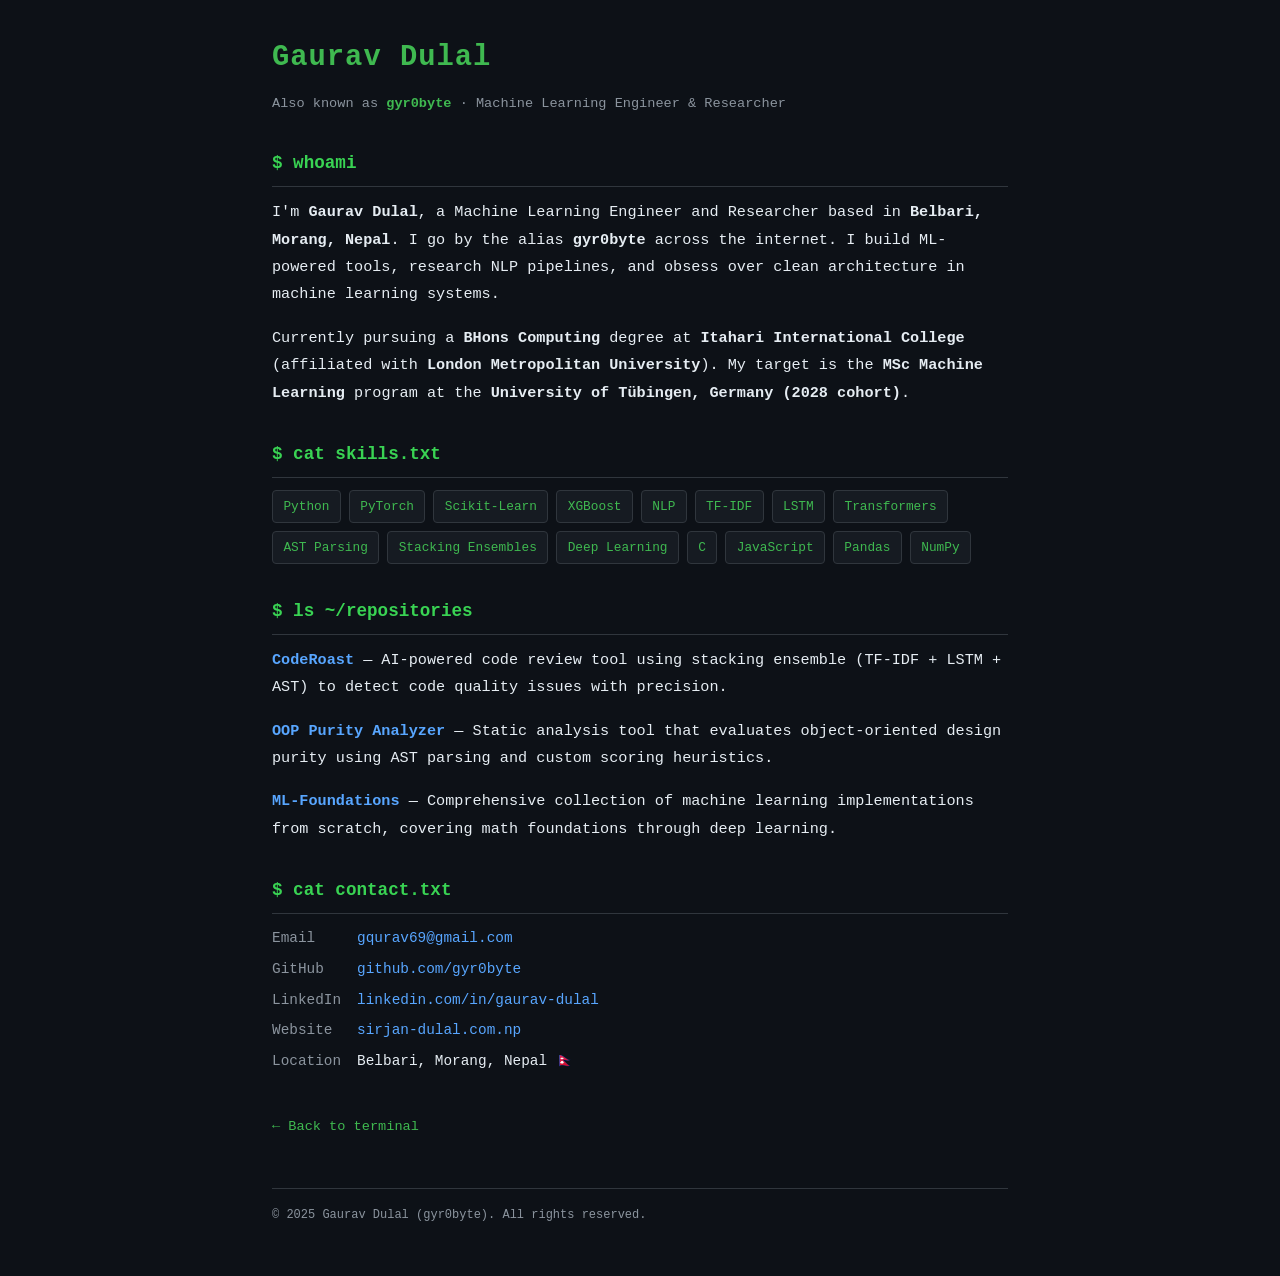
==== about.html @ c300c095 "feat: add about page, CSS reset, and SEO configuration files" ====
<!DOCTYPE html>
<html lang="en">
<head>
    <meta charset="UTF-8">
    <meta name="viewport" content="width=device-width, initial-scale=1.0">
    <title>About Gaurav Dulal (gyr0byte) — Machine Learning Engineer & Researcher</title>
    <meta name="description" content="Gaurav Dulal, known online as gyr0byte, is a Machine Learning Engineer and Researcher from Belbari, Morang, Nepal. Pursuing BHons Computing at Itahari International College (London Metropolitan University), targeting the MSc Machine Learning program at the University of Tübingen (2028).">
    <meta name="author" content="Gaurav Dulal">
    <meta name="keywords" content="Gaurav Dulal, gyr0byte, Machine Learning, Deep Learning, NLP, PyTorch, Python, Nepal, Tübingen, Researcher">
    <link rel="canonical" href="https://www.sirjan-dulal.com.np/about.html">

    <!-- Open Graph -->
    <meta property="og:type" content="profile">
    <meta property="og:title" content="About Gaurav Dulal (gyr0byte) — Machine Learning Engineer & Researcher">
    <meta property="og:description" content="Gaurav Dulal (gyr0byte) is a Machine Learning Engineer from Belbari, Nepal, targeting the MSc Machine Learning program at the University of Tübingen (2028).">
    <meta property="og:url" content="https://www.sirjan-dulal.com.np/about.html">
    <meta property="og:image" content="https://www.sirjan-dulal.com.np/assets/og-preview.png">
    <meta property="og:site_name" content="Gaurav Dulal — gyr0byte">
    <meta property="profile:first_name" content="Gaurav">
    <meta property="profile:last_name" content="Dulal">
    <meta property="profile:username" content="gyr0byte">

    <!-- Twitter Card -->
    <meta name="twitter:card" content="summary_large_image">
    <meta name="twitter:title" content="About Gaurav Dulal (gyr0byte)">
    <meta name="twitter:description" content="Machine Learning Engineer & Researcher from Belbari, Nepal. Builder of CodeRoast, OOP Purity Analyzer, and ML-Foundations.">
    <meta name="twitter:image" content="https://www.sirjan-dulal.com.np/assets/og-preview.png">

    <!-- JSON-LD Person Schema -->
    <script type="application/ld+json">
    {
      "@context": "https://schema.org",
      "@type": "Person",
      "name": "Gaurav Dulal",
      "alternateName": "gyr0byte",
      "url": "https://www.sirjan-dulal.com.np/",
      "image": "https://www.sirjan-dulal.com.np/assets/og-preview.png",
      "jobTitle": "Machine Learning Engineer & Researcher",
      "worksFor": {
        "@type": "EducationalOrganization",
        "name": "Itahari International College / London Metropolitan University"
      },
      "almaMater": {
        "@type": "EducationalOrganization",
        "name": "London Metropolitan University"
      },
      "address": {
        "@type": "PostalAddress",
        "addressLocality": "Belbari",
        "addressRegion": "Morang",
        "addressCountry": "NP"
      },
      "sameAs": [
        "https://www.sirjan-dulal.com.np/",
        "https://github.com/gyr0byte",
        "https://linkedin.com/in/gaurav-dulal-66b7b4370/"
      ],
      "knowsAbout": [
        "Machine Learning",
        "Deep Learning",
        "Natural Language Processing",
        "PyTorch",
        "Python",
        "Scikit-Learn",
        "XGBoost",
        "Stacking Ensembles",
        "TF-IDF",
        "LSTM",
        "Transformers",
        "Abstract Syntax Tree Parsing",
        "Object-Oriented Programming Purity Analysis"
      ],
      "knowsLanguage": ["English", "Nepali"],
      "description": "Gaurav Dulal (gyr0byte) is a Machine Learning Engineer and Researcher based in Belbari, Nepal, targeting the MSc Machine Learning program at the University of Tübingen (2028)."
    }
    </script>

    <style>
        :root {
            --bg: #0D1117;
            --surface: #161B22;
            --border: #30363D;
            --green: #3FB950;
            --blue: #58A6FF;
            --cyan: #39D353;
            --white: #E6EDF3;
            --muted: #8B949E;
            --font-mono: 'JetBrains Mono', 'Fira Code', 'Cascadia Code', 'Consolas', monospace;
        }

        * { box-sizing: border-box; margin: 0; padding: 0; }

        body {
            background-color: var(--bg);
            color: var(--white);
            font-family: var(--font-mono);
            font-size: 0.95rem;
            line-height: 1.8;
            padding: 2rem;
            max-width: 800px;
            margin: 0 auto;
        }

        a { color: var(--blue); text-decoration: none; }
        a:hover { text-decoration: underline; color: var(--cyan); }

        h1 {
            font-size: 1.8rem;
            color: var(--green);
            margin-bottom: 0.5rem;
            letter-spacing: 1px;
        }

        h2 {
            font-size: 1.1rem;
            color: var(--cyan);
            margin-top: 2rem;
            margin-bottom: 0.75rem;
            border-bottom: 1px solid var(--border);
            padding-bottom: 0.4rem;
        }

        .subtitle {
            color: var(--muted);
            font-size: 0.85rem;
            margin-bottom: 2rem;
        }

        p { margin-bottom: 1rem; }

        .badge-list {
            display: flex;
            flex-wrap: wrap;
            gap: 0.5rem;
            margin-bottom: 1rem;
        }

        .badge {
            background: var(--surface);
            border: 1px solid var(--border);
            padding: 0.25rem 0.65rem;
            border-radius: 4px;
            font-size: 0.8rem;
            color: var(--green);
        }

        .contact-grid {
            display: grid;
            grid-template-columns: auto 1fr;
            gap: 0.3rem 1rem;
            font-size: 0.9rem;
        }

        .contact-grid dt { color: var(--muted); }
        .contact-grid dd { color: var(--white); }

        .back-link {
            display: inline-block;
            margin-top: 2.5rem;
            color: var(--green);
            font-size: 0.85rem;
        }

        .back-link::before { content: '← '; }

        footer {
            margin-top: 3rem;
            padding-top: 1rem;
            border-top: 1px solid var(--border);
            color: var(--muted);
            font-size: 0.75rem;
        }
    </style>
</head>
<body>

    <h1>Gaurav Dulal</h1>
    <p class="subtitle">Also known as <strong style="color: var(--green);">gyr0byte</strong> · Machine Learning Engineer & Researcher</p>

    <h2>$ whoami</h2>
    <p>
        I'm <strong>Gaurav Dulal</strong>, a Machine Learning Engineer and Researcher based in
        <strong>Belbari, Morang, Nepal</strong>. I go by the alias <strong>gyr0byte</strong> across
        the internet. I build ML-powered tools, research NLP pipelines, and obsess over clean
        architecture in machine learning systems.
    </p>
    <p>
        Currently pursuing a <strong>BHons Computing</strong> degree at
        <strong>Itahari International College</strong> (affiliated with
        <strong>London Metropolitan University</strong>). My target is the
        <strong>MSc Machine Learning</strong> program at the
        <strong>University of Tübingen, Germany (2028 cohort)</strong>.
    </p>

    <h2>$ cat skills.txt</h2>
    <div class="badge-list">
        <span class="badge">Python</span>
        <span class="badge">PyTorch</span>
        <span class="badge">Scikit-Learn</span>
        <span class="badge">XGBoost</span>
        <span class="badge">NLP</span>
        <span class="badge">TF-IDF</span>
        <span class="badge">LSTM</span>
        <span class="badge">Transformers</span>
        <span class="badge">AST Parsing</span>
        <span class="badge">Stacking Ensembles</span>
        <span class="badge">Deep Learning</span>
        <span class="badge">C</span>
        <span class="badge">JavaScript</span>
        <span class="badge">Pandas</span>
        <span class="badge">NumPy</span>
    </div>

    <h2>$ ls ~/repositories</h2>
    <p>
        <strong><a href="https://github.com/gyr0byte/CodeRoast">CodeRoast</a></strong> —
        AI-powered code review tool using stacking ensemble (TF-IDF + LSTM + AST) to detect
        code quality issues with precision.
    </p>
    <p>
        <strong><a href="https://github.com/gyr0byte/OOP-Purity-Analyzer">OOP Purity Analyzer</a></strong> —
        Static analysis tool that evaluates object-oriented design purity using AST parsing
        and custom scoring heuristics.
    </p>
    <p>
        <strong><a href="https://github.com/gyr0byte/ML-Foundations">ML-Foundations</a></strong> —
        Comprehensive collection of machine learning implementations from scratch, covering
        math foundations through deep learning.
    </p>

    <h2>$ cat contact.txt</h2>
    <dl class="contact-grid">
        <dt>Email</dt>
        <dd><a href="mailto:gqurav69@gmail.com">gqurav69@gmail.com</a></dd>
        <dt>GitHub</dt>
        <dd><a href="https://github.com/gyr0byte">github.com/gyr0byte</a></dd>
        <dt>LinkedIn</dt>
        <dd><a href="https://www.linkedin.com/in/gaurav-dulal-66b7b4370/">linkedin.com/in/gaurav-dulal</a></dd>
        <dt>Website</dt>
        <dd><a href="https://www.sirjan-dulal.com.np/">sirjan-dulal.com.np</a></dd>
        <dt>Location</dt>
        <dd>Belbari, Morang, Nepal 🇳🇵</dd>
    </dl>

    <a class="back-link" href="/">Back to terminal</a>

    <footer>
        <p>&copy; 2025 Gaurav Dulal (gyr0byte). All rights reserved.</p>
    </footer>

</body>
</html>
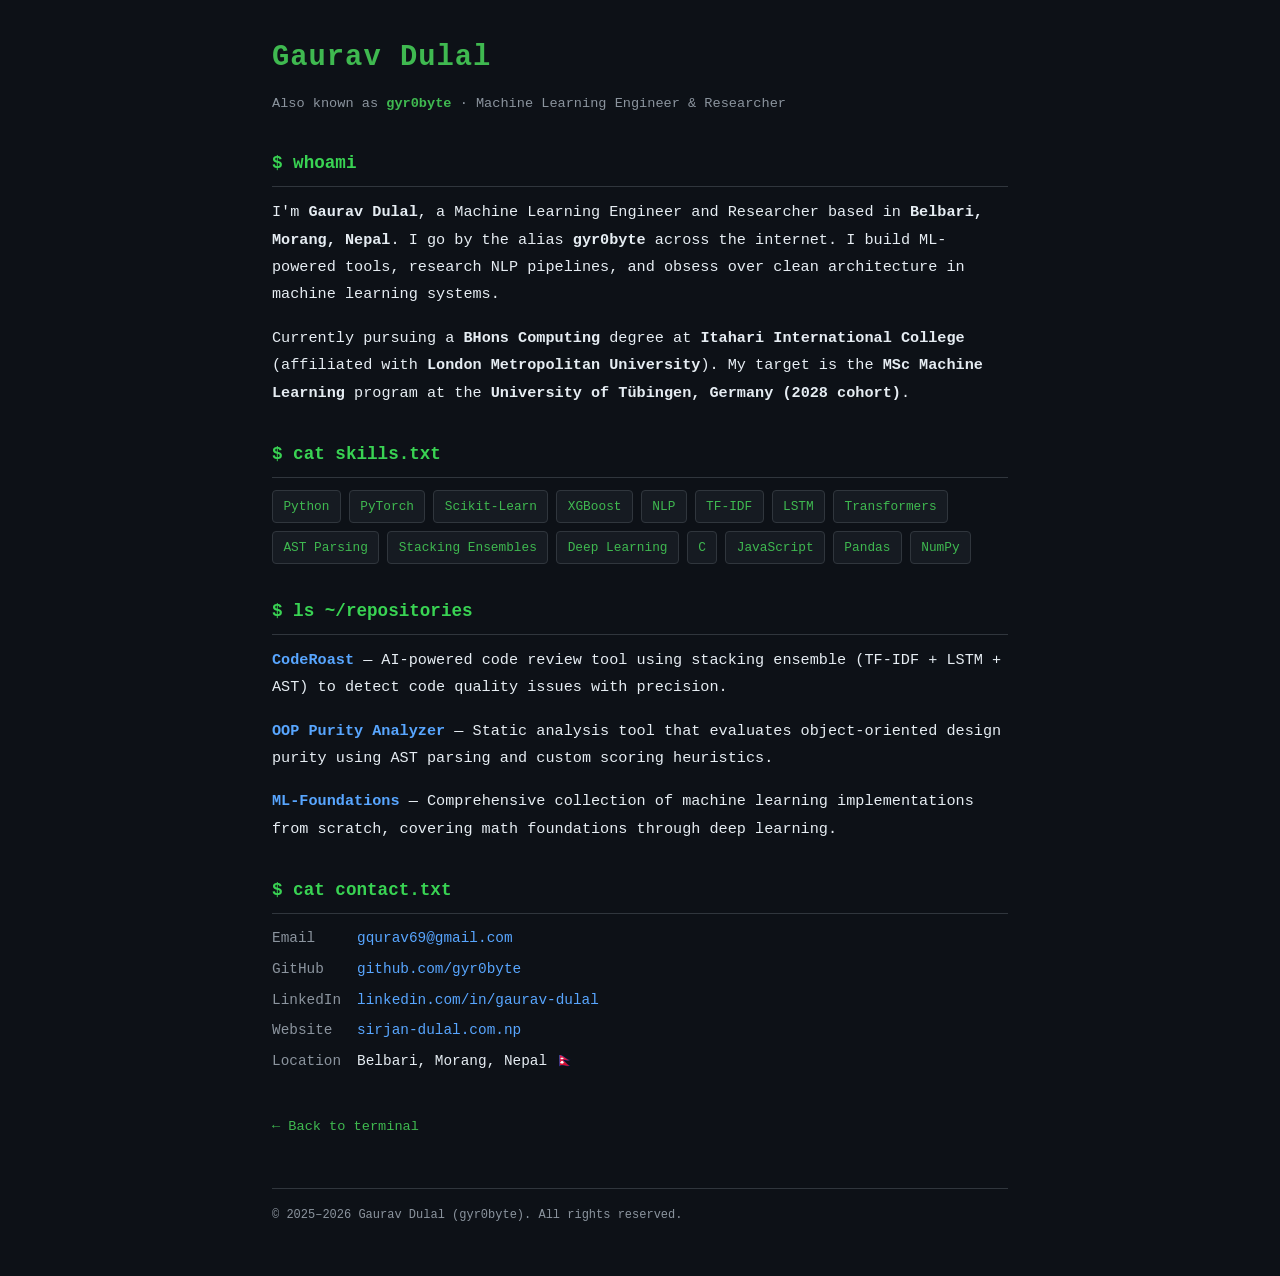
==== commit a1dbd81d: "feat: add dynamic year update to copyright footer in about page" ====
--- a/about.html
+++ b/about.html
@@ -1,6 +1,6 @@
 <!DOCTYPE html>
 <html lang="en">
-<head>
+<head> 
     <meta charset="UTF-8">
     <meta name="viewport" content="width=device-width, initial-scale=1.0">
     <title>About Gaurav Dulal (gyr0byte) — Machine Learning Engineer & Researcher</title>
@@ -245,8 +245,16 @@
     <a class="back-link" href="/">Back to terminal</a>
 
     <footer>
-        <p>&copy; 2025 Gaurav Dulal (gyr0byte). All rights reserved.</p>
+        <p><span id="dynamicCopyright">&copy; 2025–2026</span> Gaurav Dulal (gyr0byte). All rights reserved.</p>
     </footer>
+
+    <script>
+        const copyrightEl = document.getElementById('dynamicCopyright');
+        if (copyrightEl) {
+            const y = new Date().getFullYear();
+            copyrightEl.innerHTML = y <= 2025 ? '&copy; 2025' : `&copy; 2025–${y}`;
+        }
+    </script>
 
 </body>
 </html>
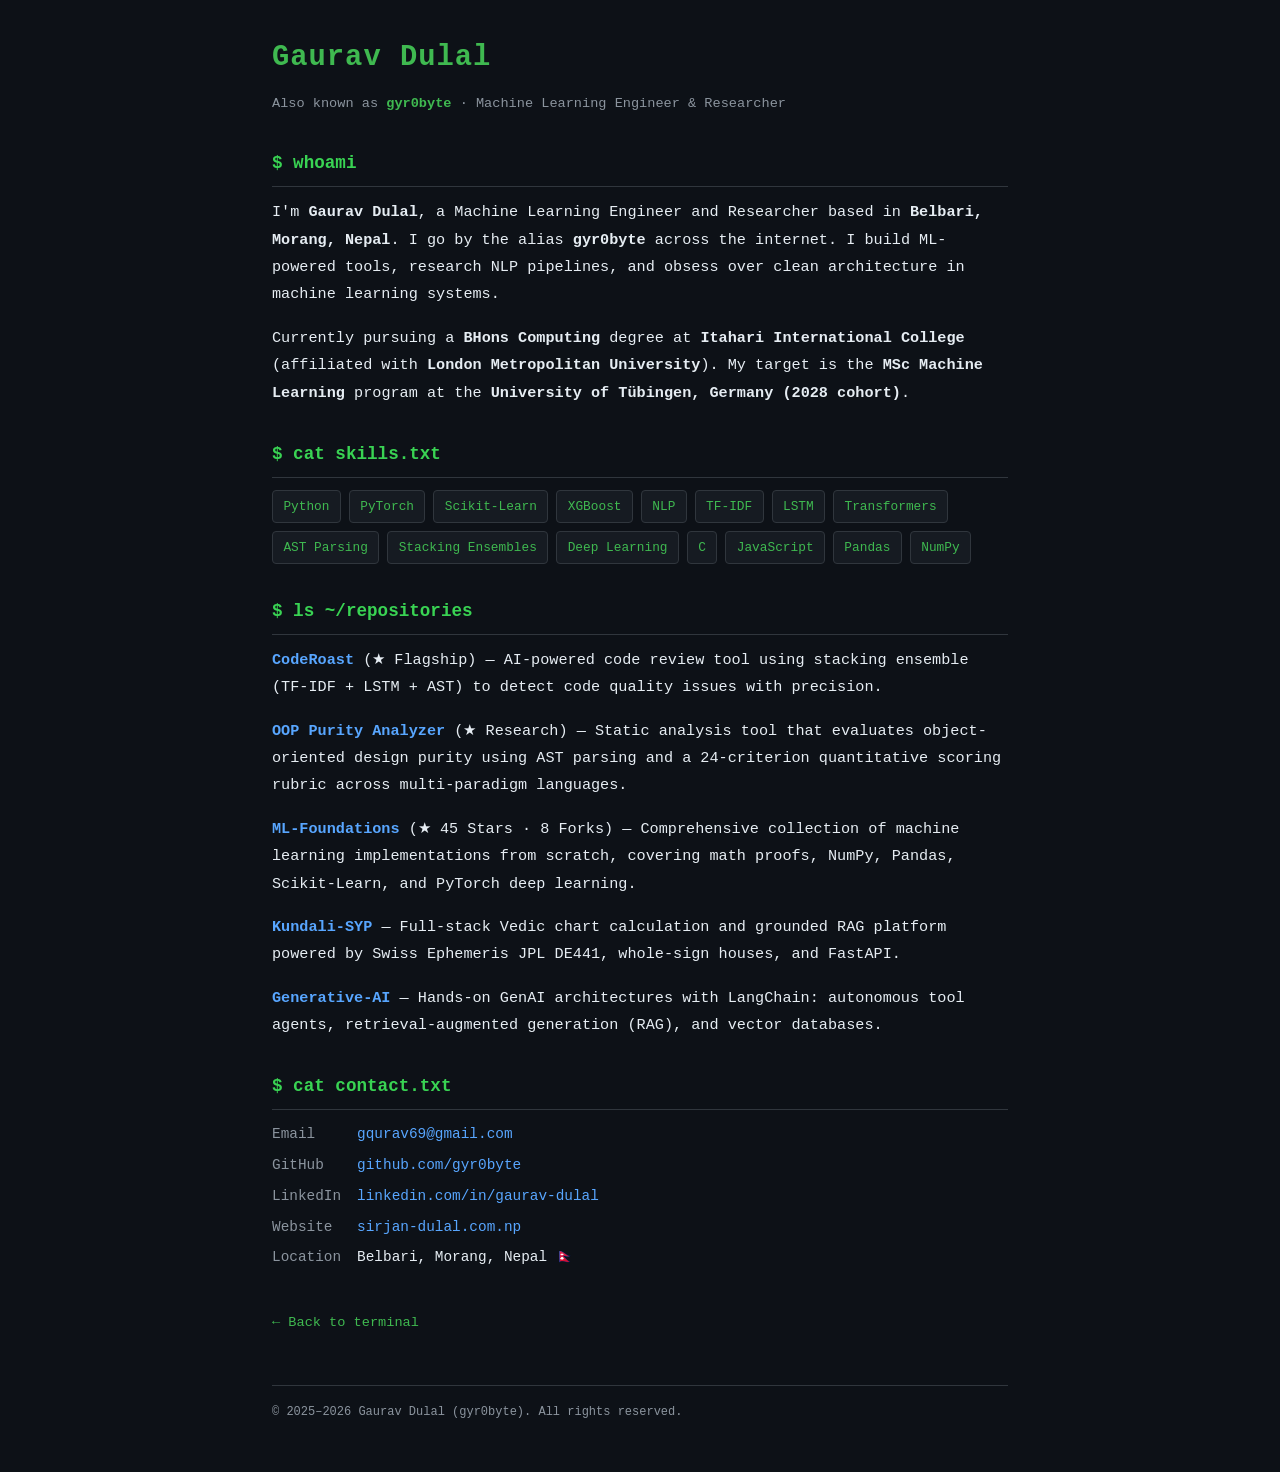
==== commit 8e1f0a4b: "refactor: update portfolio projects, metrics, and profile details across HTML pages and documentatio" ====
--- a/about.html
+++ b/about.html
@@ -53,7 +53,7 @@
       "sameAs": [
         "https://www.sirjan-dulal.com.np/",
         "https://github.com/gyr0byte",
-        "https://linkedin.com/in/gaurav-dulal-66b7b4370/"
+        "https://www.linkedin.com/in/gaurav-dulal-66b7b4370/"
       ],
       "knowsAbout": [
         "Machine Learning",
@@ -213,19 +213,29 @@
 
     <h2>$ ls ~/repositories</h2>
     <p>
-        <strong><a href="https://github.com/gyr0byte/CodeRoast">CodeRoast</a></strong> —
+        <strong><a href="https://github.com/gyr0byte/CodeRoast">CodeRoast</a></strong> (★ Flagship) —
         AI-powered code review tool using stacking ensemble (TF-IDF + LSTM + AST) to detect
         code quality issues with precision.
     </p>
     <p>
-        <strong><a href="https://github.com/gyr0byte/OOP-Purity-Analyzer">OOP Purity Analyzer</a></strong> —
+        <strong><a href="https://github.com/gyr0byte/OOP_Purity_Analyzer">OOP Purity Analyzer</a></strong> (★ Research) —
         Static analysis tool that evaluates object-oriented design purity using AST parsing
-        and custom scoring heuristics.
-    </p>
-    <p>
-        <strong><a href="https://github.com/gyr0byte/ML-Foundations">ML-Foundations</a></strong> —
+        and a 24-criterion quantitative scoring rubric across multi-paradigm languages.
+    </p>
+    <p>
+        <strong><a href="https://github.com/gyr0byte/ML-Foundations">ML-Foundations</a></strong> (★ 45 Stars · 8 Forks) —
         Comprehensive collection of machine learning implementations from scratch, covering
-        math foundations through deep learning.
+        math proofs, NumPy, Pandas, Scikit-Learn, and PyTorch deep learning.
+    </p>
+    <p>
+        <strong><a href="https://github.com/gyr0byte/Kundali-SYP">Kundali-SYP</a></strong> —
+        Full-stack Vedic chart calculation and grounded RAG platform powered by Swiss Ephemeris JPL DE441,
+        whole-sign houses, and FastAPI.
+    </p>
+    <p>
+        <strong><a href="https://github.com/gyr0byte/Generative-AI">Generative-AI</a></strong> —
+        Hands-on GenAI architectures with LangChain: autonomous tool agents, retrieval-augmented generation (RAG),
+        and vector databases.
     </p>
 
     <h2>$ cat contact.txt</h2>
